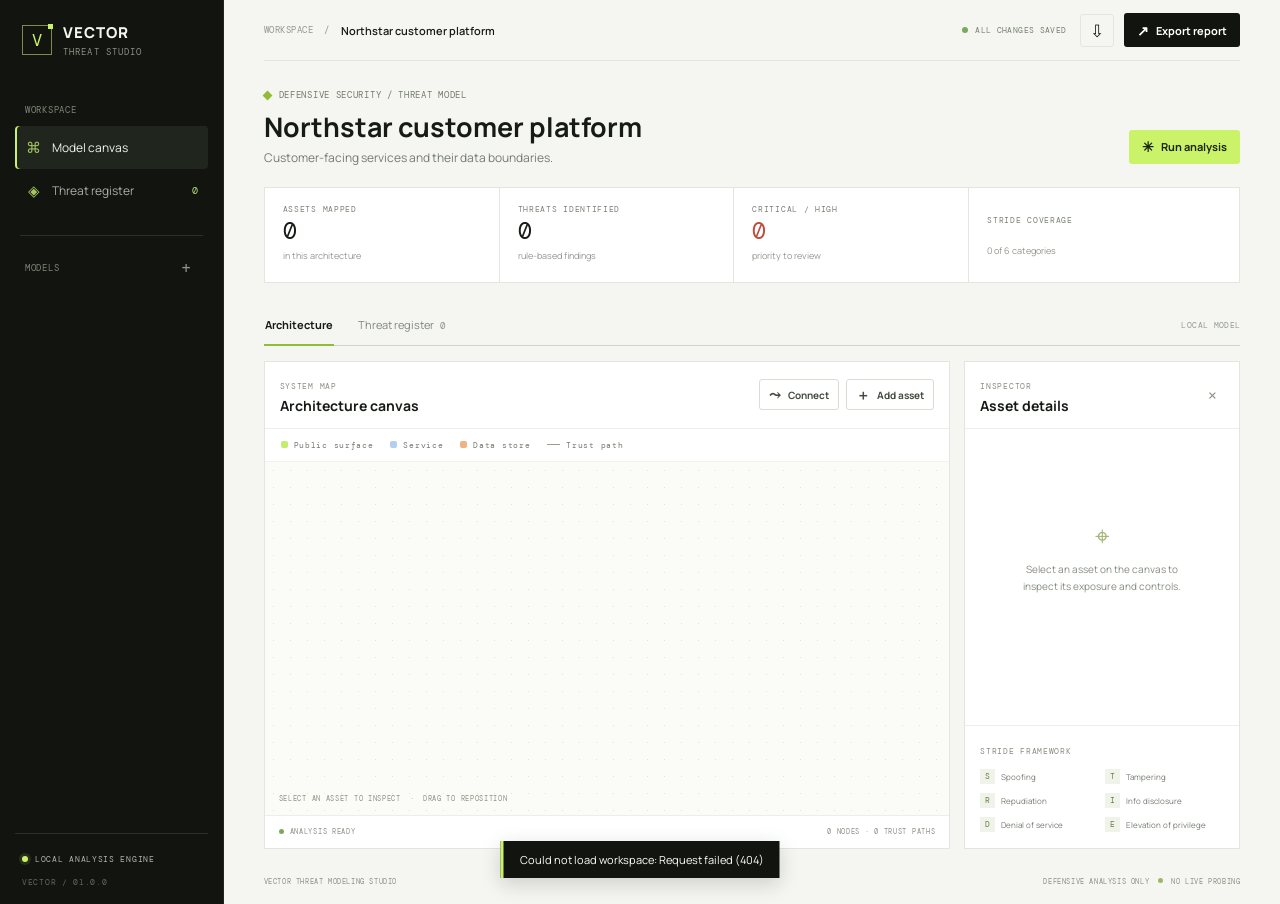
==== index.html @ 231e0771 "Support GitHub Pages deployment" ====
<!doctype html>
<html lang="en">
<head>
  <meta charset="utf-8">
  <meta name="viewport" content="width=device-width, initial-scale=1">
  <meta name="theme-color" content="#10130f">
  <title>Vector — Threat Modeling Studio</title>
  <link rel="preconnect" href="https://fonts.googleapis.com">
  <link rel="preconnect" href="https://fonts.gstatic.com" crossorigin>
  <link href="https://fonts.googleapis.com/css2?family=DM+Mono:wght@400;500&family=Manrope:wght@400;500;600;700;800&display=swap" rel="stylesheet">
  <link rel="stylesheet" href="./static/style.css">
</head>
<body>
  <div class="app-shell">
    <aside class="sidebar">
      <a class="brand" href="./" aria-label="Vector home"><span class="brand-mark">V<span></span></span><span>VECTOR<small>THREAT STUDIO</small></span></a>
      <div class="side-label">WORKSPACE</div>
      <button class="nav-item active" data-view="model"><span class="nav-icon">⌘</span>Model canvas</button>
      <button class="nav-item" data-view="threats"><span class="nav-icon">◈</span>Threat register <span class="nav-count" id="sidebar-threat-count">0</span></button>
      <div class="side-divider"></div>
      <div class="side-label side-label-row">MODELS <button class="tiny-icon" id="new-model-side" aria-label="New model" title="New model">+</button></div>
      <div id="model-list" class="model-list"></div>
      <div class="sidebar-bottom"><div class="status-line"><span class="pulse"></span>LOCAL ANALYSIS ENGINE</div><div class="version">VECTOR / 01.0.0</div></div>
    </aside>

    <main class="main-area">
      <header class="topbar">
        <div class="breadcrumb"><span>WORKSPACE</span><b>/</b><strong id="breadcrumb-name">Northstar customer platform</strong></div>
        <div class="top-actions"><span class="saved-state"><span class="saved-dot"></span><span id="save-label">ALL CHANGES SAVED</span></span><button class="icon-button" id="export-button" title="Export threat model JSON" aria-label="Export JSON">⇩</button><button class="button button-dark" id="report-button"><span>↗</span> Export report</button></div>
      </header>

      <section class="page-heading">
        <div><div class="eyebrow"><span class="eyebrow-mark"></span>DEFENSIVE SECURITY / THREAT MODEL</div><h1 id="model-title">Northstar customer platform</h1><p id="model-description">Customer-facing services and their data boundaries.</p></div>
        <button class="button button-lime" id="analyze-button"><span>✳</span> Run analysis</button>
      </section>

      <section class="stats-strip" aria-label="Model summary">
        <div class="stat"><span class="stat-label">ASSETS MAPPED</span><strong id="asset-total">0</strong><span class="stat-note">in this architecture</span></div>
        <div class="stat"><span class="stat-label">THREATS IDENTIFIED</span><strong id="threat-total">0</strong><span class="stat-note">rule-based findings</span></div>
        <div class="stat"><span class="stat-label">CRITICAL / HIGH</span><strong id="high-total" class="stat-alert">0</strong><span class="stat-note">priority to review</span></div>
        <div class="stat stat-stride"><span class="stat-label">STRIDE COVERAGE</span><div class="stride-meter" id="stride-meter"></div><span class="stat-note" id="stride-label">0 of 6 categories</span></div>
      </section>

      <nav class="view-tabs"><button class="view-tab selected" data-view="model">Architecture</button><button class="view-tab" data-view="threats">Threat register <span id="tab-threat-count">0</span></button><span class="tab-spacer"></span><span class="last-updated" id="last-updated">LOCAL MODEL</span></nav>

      <section class="workspace-grid" id="architecture-view">
        <div class="canvas-panel">
          <div class="panel-heading"><div><span class="panel-kicker">SYSTEM MAP</span><h2>Architecture canvas</h2></div><div class="canvas-actions"><button class="button button-outline" id="connect-mode" title="Choose two assets to connect"><span>⤳</span> Connect</button><button class="button button-outline" id="add-asset"><span>＋</span> Add asset</button></div></div>
          <div class="canvas-legend"><span><i class="legend-dot public"></i>Public surface</span><span><i class="legend-dot service"></i>Service</span><span><i class="legend-dot data"></i>Data store</span><span><i class="legend-line"></i>Trust path</span></div>
          <div class="graph-wrap" id="graph-wrap"><svg id="graph-svg" role="img" aria-label="System architecture diagram"></svg><div class="empty-canvas" id="empty-canvas" hidden><span>＋</span><strong>Start with your system boundary</strong><p>Add an asset to begin mapping attack surfaces.</p><button class="button button-dark" id="empty-add">Add first asset</button></div><div class="graph-hint" id="graph-hint">SELECT AN ASSET TO INSPECT <span>·</span> DRAG TO REPOSITION</div></div>
          <div class="canvas-footer"><span><i class="live-dot"></i> ANALYSIS READY</span><span id="asset-count-footer">0 NODES · 0 TRUST PATHS</span></div>
        </div>
        <aside class="inspector-panel" id="inspector-panel">
          <div class="panel-heading inspector-heading"><div><span class="panel-kicker">INSPECTOR</span><h2>Asset details</h2></div><button class="tiny-icon close-inspector" id="clear-selection" aria-label="Clear selection">×</button></div>
          <div id="inspector-content" class="inspector-content"><div class="inspector-empty"><span class="crosshair">⌖</span><p>Select an asset on the canvas to inspect its exposure and controls.</p></div></div>
          <div class="stride-key"><span class="panel-kicker">STRIDE FRAMEWORK</span><div class="stride-list"><span><b>S</b> Spoofing</span><span><b>T</b> Tampering</span><span><b>R</b> Repudiation</span><span><b>I</b> Info disclosure</span><span><b>D</b> Denial of service</span><span><b>E</b> Elevation of privilege</span></div></div>
        </aside>
      </section>

      <section class="threat-view" id="threat-view" hidden>
        <div class="threat-toolbar"><div><span class="panel-kicker">FINDINGS / <span id="finding-count">0</span></span><h2>Threat register</h2></div><div class="filters"><label class="filter-label">SEVERITY<select id="severity-filter"><option value="all">All levels</option><option>Critical</option><option>High</option><option>Medium</option><option>Low</option></select></label><label class="filter-label">STRIDE<select id="category-filter"><option value="all">All categories</option><option>Spoofing</option><option>Tampering</option><option>Repudiation</option><option>Information Disclosure</option><option>Denial of Service</option><option>Elevation of Privilege</option></select></label></div></div>
        <div class="threat-table-wrap"><table class="threat-table"><thead><tr><th>THREAT / ATTACK VECTOR</th><th>ASSET</th><th>STRIDE</th><th>RISK</th><th>RECOMMENDED CONTROLS</th></tr></thead><tbody id="threat-rows"></tbody></table><div class="table-empty" id="table-empty" hidden>No findings match these filters.</div></div>
        <p class="method-note"><span>i</span> Findings are generated from architecture metadata by a local ruleset. They are prompts for review, not a penetration test or guarantee of security.</p>
      </section>
      <footer class="app-footer"><span>VECTOR THREAT MODELING STUDIO</span><span>DEFENSIVE ANALYSIS ONLY <i class="footer-dot"></i> NO LIVE PROBING</span></footer>
    </main>
  </div>

  <dialog id="asset-dialog" class="modal"><form method="dialog" id="asset-form"><div class="modal-top"><div><span class="panel-kicker">ARCHITECTURE</span><h2>Add an asset</h2></div><button class="tiny-icon modal-close" aria-label="Close">×</button></div><label class="form-label">ASSET NAME<input id="asset-name" maxlength="48" placeholder="e.g. Billing service" required></label><label class="form-label">ASSET TYPE<select id="asset-type"><option value="web">Web application</option><option value="api">API service</option><option value="auth">Identity service</option><option value="database">Database</option><option value="cloud">Cloud service</option><option value="network">Network device</option><option value="user">User account</option><option value="internet">Internet / external actor</option></select></label><div class="modal-actions"><button class="button button-outline modal-cancel">Cancel</button><button class="button button-lime" value="add">Add to canvas</button></div></form></dialog>
  <dialog id="model-dialog" class="modal"><form method="dialog" id="model-form"><div class="modal-top"><div><span class="panel-kicker">NEW WORKSPACE</span><h2>Create threat model</h2></div><button class="tiny-icon modal-close" aria-label="Close">×</button></div><label class="form-label">MODEL NAME<input id="model-name-input" maxlength="100" placeholder="e.g. Payments platform" required></label><label class="form-label">SYSTEM DESCRIPTION<textarea id="model-description-input" maxlength="500" rows="3" placeholder="What does this system do?"></textarea></label><div class="modal-actions"><button class="button button-outline modal-cancel">Cancel</button><button class="button button-lime" value="create">Create model</button></div></form></dialog>
  <div class="toast" id="toast" role="status"></div>
  <script src="./static/app.js" defer></script>
</body>
</html>
---- static/style.css ----
:root {
  color-scheme: light;
  --ink: #171b16;
  --ink-soft: #62695f;
  --ink-faint: #899086;
  --line: #e3e6dd;
  --paper: #f5f6f1;
  --white: #fff;
  --dark: #11140f;
  --dark-line: #2a3027;
  --lime: #cbf36a;
  --lime-deep: #91bd34;
  --orange: #e77c49;
  --red: #bf4d3d;
  --amber: #bd8424;
  --green: #427e60;
  --mono: "DM Mono", "Courier New", monospace;
  --sans: "Manrope", "Segoe UI", sans-serif;
}

* { box-sizing: border-box; }
body { margin: 0; background: var(--paper); color: var(--ink); font-family: var(--sans); font-size: 13px; }
button, input, select, textarea { font: inherit; }
button { color: inherit; }
button:focus-visible, input:focus-visible, select:focus-visible, textarea:focus-visible { outline: 2px solid var(--lime-deep); outline-offset: 2px; }
[hidden] { display: none !important; }
.app-shell { min-height: 100vh; display: grid; grid-template-columns: 224px minmax(0, 1fr); }

.sidebar { min-height: 100vh; background: var(--dark); color: #e9ece3; padding: 22px 15px 17px; display: flex; flex-direction: column; border-right: 1px solid #20251d; }
.brand { display: flex; align-items: center; gap: 11px; color: #f4f5ef; text-decoration: none; font-size: 15px; font-weight: 800; letter-spacing: 1px; margin: 0 7px 46px; }
.brand small { display: block; color: #899184; font: 9px var(--mono); letter-spacing: 1.1px; margin-top: 3px; }
.brand-mark { width: 30px; height: 30px; border: 1px solid #788c4d; color: var(--lime); display: grid; place-items: center; font: 17px var(--mono); position: relative; }
.brand-mark span { position: absolute; width: 5px; height: 5px; background: var(--lime); right: -2px; top: -2px; }
.side-label, .panel-kicker, .stat-label, .eyebrow, .canvas-legend, .canvas-footer, .graph-hint, .app-footer, .status-line, .version, .asset-type-label, .connection-list > span, .filter-label, .threat-table th, .form-label { font: 9px var(--mono); letter-spacing: .7px; }
.side-label { color: #7e8678; padding: 0 10px 10px; }
.nav-item { width: 100%; padding: 11px 10px; border: 0; background: transparent; color: #aab0a4; display: flex; align-items: center; gap: 10px; text-align: left; border-radius: 4px; cursor: pointer; font-size: 12px; transition: color .16s, background .16s; }
.nav-item:hover, .nav-item.active { background: #20251d; color: #f2f5eb; }
.nav-item.active { box-shadow: inset 2px 0 var(--lime); }
.nav-icon { font-size: 15px; color: #a6c760; width: 17px; text-align: center; }
.nav-count { margin-left: auto; color: #b7d675; font: 10px var(--mono); }
.side-divider { height: 1px; background: var(--dark-line); margin: 23px 5px 20px; }
.side-label-row { display: flex; align-items: center; justify-content: space-between; }
.tiny-icon { border: 0; color: #899184; background: transparent; width: 24px; height: 24px; display: grid; place-items: center; font-size: 17px; line-height: 1; cursor: pointer; border-radius: 3px; }
.tiny-icon:hover { color: var(--lime); background: #242a20; }
.model-list { display: grid; gap: 4px; }
.model-link { border: 0; background: transparent; color: #a9aea3; text-align: left; padding: 9px 8px; display: flex; gap: 9px; align-items: center; border-radius: 3px; font-size: 11px; cursor: pointer; overflow: hidden; }
.model-link span:last-child { white-space: nowrap; overflow: hidden; text-overflow: ellipsis; }
.model-link:hover, .model-link.current { background: #20251d; color: #f1f3ec; }
.model-link-mark { width: 6px; height: 6px; flex: 0 0 6px; border: 1px solid #829750; transform: rotate(45deg); }
.model-link.current .model-link-mark { background: var(--lime); border-color: var(--lime); }
.sidebar-bottom { margin-top: auto; padding: 20px 7px 0; border-top: 1px solid var(--dark-line); }
.status-line { color: #afb6a8; font-size: 8px; display: flex; align-items: center; gap: 7px; }
.pulse { height: 6px; width: 6px; background: var(--lime); border-radius: 50%; box-shadow: 0 0 0 3px #c9f36a1e; }
.version { color: #60695d; margin-top: 13px; font-size: 8px; }

.main-area { min-width: 0; padding: 0 clamp(20px, 3.1vw, 48px); display: flex; flex-direction: column; }
.topbar { height: 61px; display: flex; align-items: center; justify-content: space-between; gap: 15px; border-bottom: 1px solid var(--line); }
.breadcrumb { display: flex; align-items: center; gap: 11px; min-width: 0; font-size: 11px; }
.breadcrumb span, .breadcrumb b { color: #93998f; font: 9px var(--mono); letter-spacing: .5px; }
.breadcrumb strong { font-weight: 600; white-space: nowrap; overflow: hidden; text-overflow: ellipsis; }
.top-actions { display: flex; align-items: center; gap: 10px; flex-shrink: 0; }
.saved-state { display: flex; align-items: center; gap: 7px; color: #788071; font: 8px var(--mono); letter-spacing: .35px; margin-right: 4px; }
.saved-dot, .live-dot { display: inline-block; width: 6px; height: 6px; background: #7aa95e; border-radius: 50%; }
.saved-dot.saving { background: var(--amber); }
.icon-button { height: 33px; width: 34px; border: 1px solid var(--line); background: transparent; border-radius: 3px; cursor: pointer; font-size: 17px; }
.icon-button:hover { border-color: #a7b58d; background: #fff; }
.button { min-height: 34px; padding: 0 12px; border-radius: 3px; border: 1px solid transparent; font-weight: 700; font-size: 11px; display: inline-flex; align-items: center; justify-content: center; gap: 7px; cursor: pointer; transition: transform .15s, background .15s, border .15s; white-space: nowrap; }
.button:active { transform: translateY(1px); }
.button-dark { color: white; background: var(--dark); }
.button-dark:hover { background: #2a3125; }
.button-lime { color: #1d2511; background: var(--lime); }
.button-lime:hover { background: #b9e651; }
.button-outline { border-color: #d9ded2; background: #fff; color: #454c40; }
.button-outline:hover, .button-outline.active { border-color: #a5bf70; background: #f1f8e5; }
.button span { font-size: 14px; }

.page-heading { padding: 28px 0 21px; display: flex; justify-content: space-between; align-items: flex-end; gap: 20px; }
.eyebrow { color: #737c6b; display: flex; gap: 8px; align-items: center; font-size: 9px; }
.eyebrow-mark { width: 7px; height: 7px; background: var(--lime-deep); transform: rotate(45deg); display: inline-block; }
h1, h2, p { margin: 0; }
h1 { margin-top: 9px; font-size: clamp(21px, 2.1vw, 28px); letter-spacing: 0; line-height: 1.25; font-weight: 700; }
.page-heading p { margin-top: 5px; color: #747b70; font-size: 12px; }
.page-heading > .button { margin-bottom: 2px; }
.stats-strip { min-height: 96px; background: #fff; border: 1px solid var(--line); display: grid; grid-template-columns: 1fr 1fr 1fr 1.15fr; margin-bottom: 22px; }
.stat { padding: 16px 18px 13px; border-right: 1px solid var(--line); display: flex; flex-direction: column; align-items: flex-start; }
.stat:last-child { border-right: 0; }
.stat-label { color: #7b8375; font-size: 8px; }
.stat strong { font: 23px var(--mono); margin-top: 6px; line-height: 1; }
.stat .stat-alert { color: var(--red); }
.stat-note { color: #92988e; font-size: 9px; margin-top: 6px; }
.stat-stride { justify-content: center; }
.stride-meter { display: flex; width: 100%; gap: 4px; margin: 12px 0 0; }
.stride-meter i { height: 4px; flex: 1; background: #e8eae3; }
.stride-meter i.covered { background: var(--lime-deep); }
.stat-stride .stat-note { margin-top: 7px; }
.view-tabs { height: 41px; border-bottom: 1px solid #cfd4c9; display: flex; align-items: stretch; gap: 23px; }
.view-tab { position: relative; border: 0; background: transparent; color: #80877c; padding: 0 1px; cursor: pointer; font-size: 11px; }
.view-tab.selected { color: var(--ink); font-weight: 700; }
.view-tab.selected::after { content: ""; position: absolute; bottom: -1px; left: 0; right: 0; height: 2px; background: var(--lime-deep); }
.view-tab span { margin-left: 4px; color: #899184; font: 9px var(--mono); }
.tab-spacer { flex: 1; }
.last-updated { align-self: center; color: #959b91; font: 8px var(--mono); letter-spacing: .35px; }

.workspace-grid { display: grid; grid-template-columns: minmax(0, 1fr) 276px; gap: 14px; padding-top: 15px; animation: reveal .35s ease both; }
.canvas-panel, .inspector-panel { background: #fff; border: 1px solid var(--line); min-width: 0; }
.panel-heading { display: flex; justify-content: space-between; align-items: center; min-height: 67px; padding: 12px 15px; border-bottom: 1px solid #eceee8; gap: 12px; }
.panel-kicker { color: #889080; font-size: 8px; }
.panel-heading h2, .threat-toolbar h2, .modal h2 { font-size: 14px; font-weight: 700; margin-top: 3px; letter-spacing: 0; }
.canvas-actions { display: flex; gap: 7px; }
.canvas-actions .button { min-height: 31px; padding: 0 9px; font-size: 10px; }
.canvas-legend { display: flex; gap: 17px; align-items: center; flex-wrap: wrap; padding: 11px 16px; color: #747b70; font-size: 8px; }
.canvas-legend span { display: flex; align-items: center; gap: 6px; }
.legend-dot { display: inline-block; width: 7px; height: 7px; border-radius: 2px; background: #c5ec72; }
.legend-dot.service { background: #b3cfed; }
.legend-dot.data { background: #efb281; }
.legend-line { display: inline-block; height: 1px; width: 13px; background: #96a18b; }
.graph-wrap { position: relative; height: 355px; overflow: auto; background-color: #fbfcf8; background-image: radial-gradient(#dfe4d8 0.7px, transparent 0.7px); background-size: 17px 17px; border-top: 1px solid #f0f2ed; border-bottom: 1px solid #eceee8; }
#graph-svg { width: 100%; min-width: 690px; height: 100%; display: block; touch-action: pan-x pan-y; }
.edge-path { fill: none; stroke: #aeb7a4; stroke-width: 1.4; stroke-dasharray: 4 4; animation: dash 1.2s linear infinite; }
.arrow-head { fill: #909b85; }
.graph-node { cursor: grab; outline: none; }
.graph-node:active { cursor: grabbing; }
.node-plate { fill: #fff; stroke: #dfe4d9; stroke-width: 1; transition: stroke .16s, filter .16s; filter: drop-shadow(0 2px 3px #1a22100a); }
.graph-node:hover .node-plate, .graph-node.selected .node-plate { stroke: #8bab50; stroke-width: 1.5; filter: drop-shadow(0 3px 7px #1a22101c); }
.graph-node.connect-source .node-plate { stroke: #d99058; stroke-width: 2; }
.node-icon { font: 14px var(--mono); fill: #536c2a; }
.graph-node.internet .node-icon, .graph-node.user .node-icon { fill: #a85a35; }
.graph-node.database .node-icon { fill: #b3703b; }
.node-name { font: 600 9px var(--sans); fill: #272e24; }
.node-type { font: 7px var(--mono); letter-spacing: .3px; fill: #899184; }
.node-risk-dot { fill: #d8734c; stroke: white; stroke-width: 1.5; }
.node-ok-dot { fill: #8bbf55; stroke: white; stroke-width: 1.5; }
.empty-canvas { position: absolute; inset: 0; display: flex; align-items: center; justify-content: center; flex-direction: column; pointer-events: none; text-align: center; }
.empty-canvas > span { pointer-events: none; width: 37px; height: 37px; display: grid; place-items: center; background: var(--lime); font-size: 21px; margin-bottom: 13px; }
.empty-canvas strong { font-size: 13px; }
.empty-canvas p { color: #7b8277; font-size: 11px; margin: 6px 0 14px; }
.empty-canvas .button { pointer-events: auto; }
.graph-hint { position: absolute; left: 14px; bottom: 12px; color: #8c9485; font-size: 7px; pointer-events: none; }
.graph-hint span { color: var(--lime-deep); margin: 0 4px; }
.canvas-footer { height: 32px; padding: 0 14px; color: #8b9286; font-size: 7px; display: flex; justify-content: space-between; align-items: center; }
.canvas-footer span:first-child { display: flex; gap: 6px; align-items: center; }
.live-dot { width: 5px; height: 5px; }
.inspector-panel { display: flex; flex-direction: column; }
.inspector-heading { min-height: 67px; }
.close-inspector { font-size: 18px; }
.inspector-content { padding: 15px; min-height: 265px; }
.inspector-empty { min-height: 230px; display: flex; flex-direction: column; justify-content: center; align-items: center; text-align: center; padding: 20px; color: #858d80; }
.crosshair { font-size: 26px; line-height: 1; color: #9eb273; margin-bottom: 13px; }
.inspector-empty p { max-width: 180px; font-size: 10px; line-height: 1.7; }
.asset-profile { display: flex; align-items: center; gap: 10px; padding-bottom: 13px; border-bottom: 1px solid #eceee8; }
.asset-icon { width: 34px; height: 34px; flex: 0 0 34px; display: grid; place-items: center; background: #eff7de; color: #5d7f27; font: 17px var(--mono); }
.asset-icon.database, .asset-icon.internet, .asset-icon.user { background: #fbefe4; color: #a95934; }
.asset-icon.api, .asset-icon.auth, .asset-icon.network { background: #ebf1f7; color: #477099; }
.asset-name-block { display: flex; flex-direction: column; min-width: 0; gap: 3px; }
.asset-name-block strong { font-size: 11px; overflow: hidden; text-overflow: ellipsis; white-space: nowrap; }
.asset-type-label { color: #899184; font-size: 7px; }
.delete-asset { margin-left: auto; flex: 0 0 27px; width: 27px; height: 27px; border: 0; background: transparent; color: #a4aa9f; cursor: pointer; font-size: 17px; }
.delete-asset:hover { color: var(--red); background: #fbefec; }
.inspector-metrics { display: grid; grid-template-columns: 1fr 1fr; padding: 13px 0; border-bottom: 1px solid #eceee8; }
.inspector-metrics div { display: flex; flex-direction: column; gap: 5px; }
.inspector-metrics div + div { padding-left: 13px; border-left: 1px solid #eceee8; }
.inspector-metrics span { color: #858d80; font: 8px var(--mono); }
.inspector-metrics b { font: 18px var(--mono); }
.inspector-metrics b.risk-value { color: var(--red); }
.inspector-section { padding-top: 15px; }
.exposure-status { margin-top: 9px; padding: 8px; display: flex; align-items: center; gap: 7px; font-size: 9px; }
.exposure-status i { width: 6px; height: 6px; border-radius: 50%; background: #6d9a52; }
.exposure-status.exposed { color: #a24d37; background: #fcf1eb; }
.exposure-status.exposed i { background: #d16b4a; }
.exposure-status.internal { color: #527752; background: #f0f6ea; }
.connection-list { display: grid; grid-template-columns: 1fr; gap: 4px; margin-top: 10px; }
.connection-list > span { color: #969c91; font-size: 7px; margin-top: 5px; }
.connection-list p { color: #535b4f; font-size: 9px; line-height: 1.5; }
.mini-threat-list { margin-top: 7px; display: grid; }
.mini-threat { display: flex; align-items: center; gap: 7px; text-align: left; border: 0; border-top: 1px solid #eff0eb; background: white; padding: 8px 1px; cursor: pointer; font-size: 9px; }
.mini-threat:hover { color: #577c2e; }
.mini-threat span:nth-child(2) { flex: 1; }
.mini-threat b { font: 9px var(--mono); color: #7b8277; }
.severity-dot { width: 6px; height: 6px; border-radius: 50%; background: #bf8427; }
.severity-dot.critical, .severity-dot.high { background: #cf6249; }
.severity-dot.low { background: #75a456; }
.no-findings { color: #92998f; font-size: 9px; margin-top: 9px; }
.stride-key { margin-top: auto; border-top: 1px solid #eceee8; padding: 14px 15px 16px; }
.stride-list { margin-top: 11px; display: grid; grid-template-columns: 1fr 1fr; gap: 9px 5px; color: #737b70; font-size: 8px; }
.stride-list b { font: 8px var(--mono); width: 15px; height: 15px; display: inline-grid; place-items: center; background: #f0f3e9; color: #697e45; margin-right: 4px; }

.threat-view { padding-top: 20px; animation: reveal .35s ease both; }
.threat-toolbar { display: flex; align-items: flex-end; justify-content: space-between; gap: 15px; margin-bottom: 13px; }
.threat-toolbar h2 { font-size: 17px; margin-top: 5px; }
.filters { display: flex; gap: 9px; }
.filter-label { color: #838b7c; display: grid; gap: 5px; font-size: 7px; }
.filter-label select { min-width: 130px; height: 31px; border: 1px solid #dce0d7; background: white; border-radius: 3px; padding: 0 24px 0 9px; color: #394033; font: 10px var(--sans); }
.threat-table-wrap { background: white; border: 1px solid var(--line); overflow-x: auto; }
.threat-table { border-collapse: collapse; width: 100%; min-width: 860px; }
.threat-table th { text-align: left; color: #828a7d; background: #fafbf8; padding: 12px; border-bottom: 1px solid var(--line); font-size: 8px; font-weight: 400; }
.threat-table td { padding: 12px; border-bottom: 1px solid #edf0e9; vertical-align: top; font-size: 10px; }
.threat-table tbody tr:last-child td { border-bottom: 0; }
.threat-table tbody tr:hover { background: #fcfdf9; }
.threat-title-cell { display: grid; gap: 5px; min-width: 175px; }
.threat-title-cell strong { font-size: 10px; }
.threat-title-cell span { color: #858d81; font-size: 9px; line-height: 1.5; }
.asset-link { padding: 0; border: 0; background: transparent; font-size: 10px; cursor: pointer; text-align: left; }
.asset-link:hover { color: #628337; text-decoration: underline; }
.stride-tag { display: inline-flex; align-items: center; gap: 5px; white-space: nowrap; color: #6d7569; font-size: 8px; }
.stride-tag b { width: 17px; height: 17px; display: grid; place-items: center; background: #f0f3e9; color: #627943; font: 8px var(--mono); }
.risk-pill { display: inline-flex; align-items: center; gap: 5px; border-radius: 2px; padding: 4px 6px; font-size: 8px; white-space: nowrap; }
.risk-pill b { font: 9px var(--mono); }
.risk-pill.critical, .risk-pill.high { color: #a64f3b; background: #fbede8; }
.risk-pill.medium { color: #966a1f; background: #faf2de; }
.risk-pill.low { color: #4e8057; background: #ecf4e9; }
.risk-equation { color: #959b91; font: 8px var(--mono); margin: 5px 0 0 2px; display: block; }
.control-list { margin: 0; padding-left: 14px; color: #60685c; font-size: 9px; line-height: 1.65; min-width: 220px; }
.control-list li::marker { color: #9aba5c; }
.table-empty { padding: 44px; text-align: center; color: #858d80; font-size: 11px; }
.method-note { padding: 12px 2px; color: #81887c; display: flex; align-items: flex-start; gap: 8px; line-height: 1.6; font-size: 9px; }
.method-note > span { display: grid; place-items: center; width: 15px; height: 15px; flex: 0 0 15px; border: 1px solid #a9b69b; color: #667a4d; font: 9px var(--mono); border-radius: 50%; }
.app-footer { margin-top: auto; padding: 28px 0 18px; display: flex; justify-content: space-between; gap: 10px; color: #8b9285; font-size: 7px; letter-spacing: .6px; }
.footer-dot { display: inline-block; width: 5px; height: 5px; border-radius: 50%; background: #9bb95f; margin: 0 4px; vertical-align: 1px; }

.modal { width: min(420px, calc(100vw - 30px)); padding: 22px; border: 1px solid #dce0d6; background: #fff; color: var(--ink); box-shadow: 0 24px 70px #12170f38; }
.modal::backdrop { background: #13181080; backdrop-filter: blur(3px); }
.modal form { display: grid; gap: 16px; }
.modal-top { display: flex; justify-content: space-between; align-items: flex-start; margin-bottom: 2px; }
.modal-top h2 { font-size: 18px; margin-top: 5px; }
.modal .modal-close { color: #81897c; font-size: 21px; }
.form-label { display: grid; gap: 7px; color: #747d6f; font-size: 8px; }
.form-label input, .form-label select, .form-label textarea { width: 100%; border: 1px solid #dce1d6; border-radius: 3px; background: #fcfdf9; padding: 10px; color: var(--ink); font: 11px var(--sans); resize: vertical; }
.form-label input::placeholder, .form-label textarea::placeholder { color: #abb0a6; }
.modal-actions { display: flex; justify-content: flex-end; gap: 8px; margin-top: 3px; }
.toast { position: fixed; bottom: 22px; left: 50%; z-index: 10; transform: translate(-50%, 12px); opacity: 0; pointer-events: none; background: var(--dark); color: white; border-left: 3px solid var(--lime); padding: 11px 16px; font-size: 11px; box-shadow: 0 6px 20px #11140f2b; transition: transform .2s, opacity .2s; }
.toast.visible { opacity: 1; transform: translate(-50%, 0); }
@keyframes dash { to { stroke-dashoffset: -16; } }
@keyframes reveal { from { opacity: 0; transform: translateY(5px); } to { opacity: 1; transform: translateY(0); } }

@media (max-width: 1050px) {
  .app-shell { grid-template-columns: 194px minmax(0, 1fr); }
  .main-area { padding: 0 22px; }
  .workspace-grid { grid-template-columns: minmax(0, 1fr) 246px; gap: 10px; }
  .stat { padding-left: 12px; padding-right: 12px; }
  .canvas-legend { gap: 10px; }
}
@media (max-width: 800px) {
  .app-shell { display: block; }
  .sidebar { min-height: 0; height: auto; padding: 10px 15px; display: grid; grid-template-columns: auto 1fr auto; gap: 8px 18px; align-items: center; }
  .brand { margin: 0; font-size: 13px; }
  .brand-mark { width: 27px; height: 27px; }
  .sidebar > .side-label, .sidebar > .nav-item, .sidebar > .side-divider, .sidebar > .model-list, .sidebar-bottom { display: none; }
  .sidebar > .side-label-row { display: flex; padding: 0; justify-self: end; }
  .main-area { padding: 0 20px; }
  .workspace-grid { grid-template-columns: minmax(0, 1fr); }
  .inspector-panel { min-height: 0; }
  .inspector-content { min-height: 0; }
  .inspector-empty { min-height: 125px; }
  .stride-key { margin-top: 0; }
  .stats-strip { grid-template-columns: repeat(4, 1fr); }
  .stat { padding: 13px 9px; }
  .stat-label { font-size: 7px; }
  .stat strong { font-size: 20px; }
}
@media (max-width: 540px) {
  .sidebar { grid-template-columns: auto 1fr; }
  .sidebar > .side-label-row { justify-self: end; }
  .main-area { padding: 0 13px; }
  .topbar { height: 52px; }
  .breadcrumb { gap: 6px; font-size: 9px; }
  .breadcrumb span, .breadcrumb b { font-size: 7px; }
  .top-actions { gap: 5px; }
  .saved-state { display: none; }
  .top-actions .button { padding: 0 8px; font-size: 9px; }
  .icon-button { width: 30px; height: 31px; }
  .page-heading { padding: 22px 0 16px; align-items: flex-start; }
  .page-heading > .button { align-self: flex-end; min-height: 31px; padding: 0 8px; font-size: 9px; }
  .eyebrow { font-size: 7px; }
  h1 { font-size: 20px; max-width: 270px; overflow-wrap: anywhere; }
  .page-heading p { max-width: 270px; line-height: 1.5; font-size: 10px; }
  .stats-strip { grid-template-columns: 1fr 1fr; margin-bottom: 15px; }
  .stat { min-height: 78px; border-bottom: 1px solid var(--line); padding: 11px; }
  .stat:nth-child(2) { border-right: 0; }
  .stat:nth-child(n + 3) { border-bottom: 0; }
  .stat-stride { min-height: 78px; }
  .view-tabs { gap: 15px; height: 39px; }
  .view-tab { font-size: 10px; }
  .last-updated { font-size: 7px; }
  .panel-heading { min-height: 61px; padding: 10px; }
  .panel-heading h2 { font-size: 12px; }
  .canvas-actions { gap: 4px; }
  .canvas-actions .button { min-height: 29px; padding: 0 7px; font-size: 9px; }
  .canvas-legend { padding: 9px 10px; gap: 10px; font-size: 7px; }
  .graph-wrap { height: 310px; }
  #graph-svg { min-width: 690px; }
  .threat-toolbar { align-items: flex-start; flex-direction: column; }
  .filters { width: 100%; }
  .filter-label { flex: 1; }
  .filter-label select { min-width: 0; width: 100%; }
  .app-footer { padding-top: 22px; font-size: 6px; }
}
@media print {
  body { background: white; }
  .sidebar, .topbar, .page-heading, .stats-strip, .view-tabs, #architecture-view, .app-footer, .threat-toolbar .filters { display: none !important; }
  .app-shell { display: block; }
  .main-area { padding: 0; }
  .threat-view { display: block !important; padding: 0; }
  .threat-toolbar { margin-bottom: 10px; }
  .threat-table-wrap { overflow: visible; }
  .threat-table { min-width: 0; font-size: 8px; }
  .threat-table th, .threat-table td { padding: 6px; }
  .method-note { border-top: 1px solid #ddd; }
}
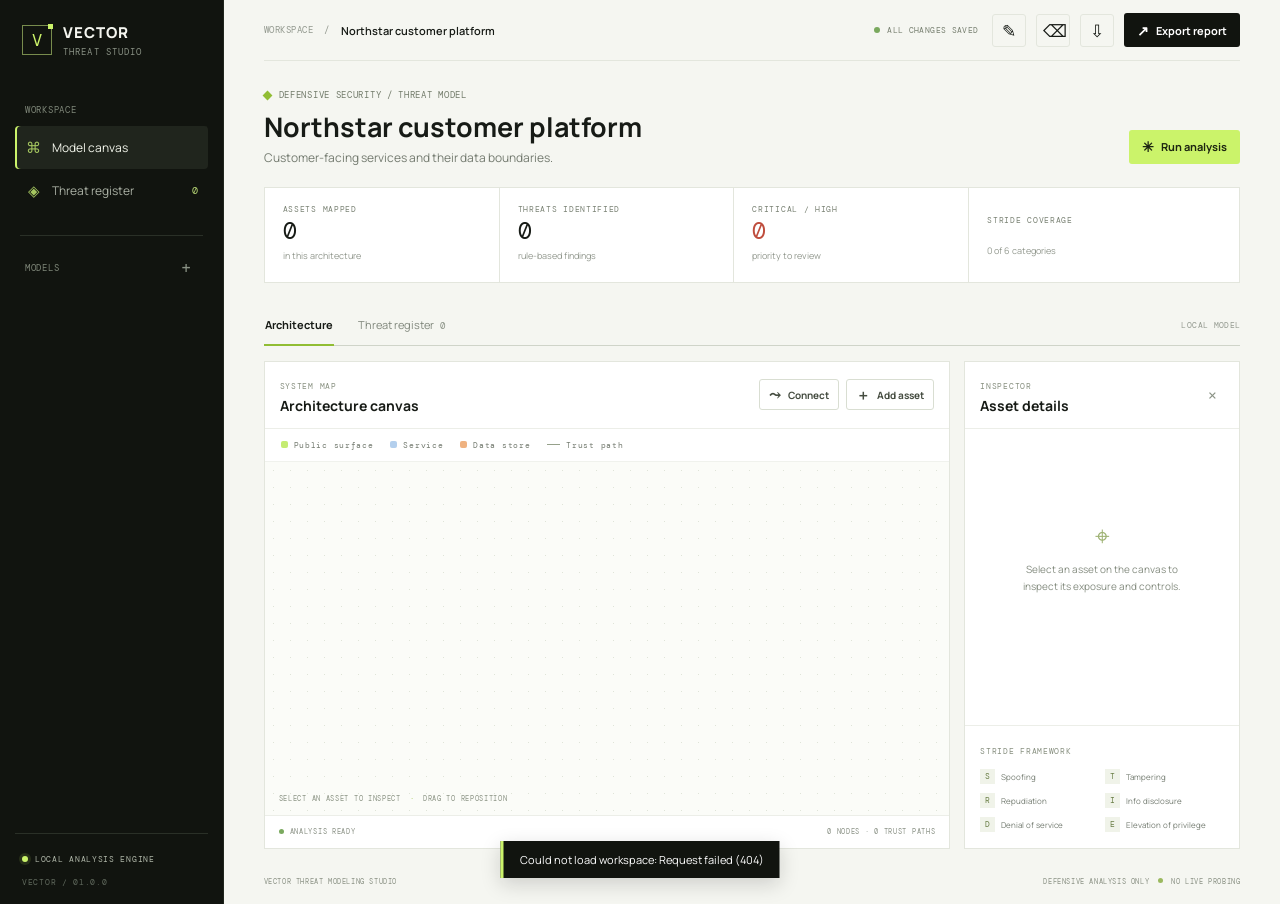
==== commit 8b167c62: "Complete threat model management workflows" ====
--- a/index.html
+++ b/index.html
@@ -26,7 +26,7 @@
     <main class="main-area">
       <header class="topbar">
         <div class="breadcrumb"><span>WORKSPACE</span><b>/</b><strong id="breadcrumb-name">Northstar customer platform</strong></div>
-        <div class="top-actions"><span class="saved-state"><span class="saved-dot"></span><span id="save-label">ALL CHANGES SAVED</span></span><button class="icon-button" id="export-button" title="Export threat model JSON" aria-label="Export JSON">⇩</button><button class="button button-dark" id="report-button"><span>↗</span> Export report</button></div>
+        <div class="top-actions"><span class="saved-state"><span class="saved-dot"></span><span id="save-label">ALL CHANGES SAVED</span></span><button class="icon-button" id="model-edit-button" title="Edit model details" aria-label="Edit model details">✎</button><button class="icon-button" id="model-delete-button" title="Delete model" aria-label="Delete model">⌫</button><button class="icon-button" id="export-button" title="Export threat model JSON" aria-label="Export JSON">⇩</button><button class="button button-dark" id="report-button"><span>↗</span> Export report</button></div>
       </header>
 
       <section class="page-heading">
@@ -67,7 +67,7 @@
   </div>
 
   <dialog id="asset-dialog" class="modal"><form method="dialog" id="asset-form"><div class="modal-top"><div><span class="panel-kicker">ARCHITECTURE</span><h2>Add an asset</h2></div><button class="tiny-icon modal-close" aria-label="Close">×</button></div><label class="form-label">ASSET NAME<input id="asset-name" maxlength="48" placeholder="e.g. Billing service" required></label><label class="form-label">ASSET TYPE<select id="asset-type"><option value="web">Web application</option><option value="api">API service</option><option value="auth">Identity service</option><option value="database">Database</option><option value="cloud">Cloud service</option><option value="network">Network device</option><option value="user">User account</option><option value="internet">Internet / external actor</option></select></label><div class="modal-actions"><button class="button button-outline modal-cancel">Cancel</button><button class="button button-lime" value="add">Add to canvas</button></div></form></dialog>
-  <dialog id="model-dialog" class="modal"><form method="dialog" id="model-form"><div class="modal-top"><div><span class="panel-kicker">NEW WORKSPACE</span><h2>Create threat model</h2></div><button class="tiny-icon modal-close" aria-label="Close">×</button></div><label class="form-label">MODEL NAME<input id="model-name-input" maxlength="100" placeholder="e.g. Payments platform" required></label><label class="form-label">SYSTEM DESCRIPTION<textarea id="model-description-input" maxlength="500" rows="3" placeholder="What does this system do?"></textarea></label><div class="modal-actions"><button class="button button-outline modal-cancel">Cancel</button><button class="button button-lime" value="create">Create model</button></div></form></dialog>
+  <dialog id="model-dialog" class="modal"><form method="dialog" id="model-form"><div class="modal-top"><div><span class="panel-kicker">WORKSPACE</span><h2 id="model-dialog-title">Create threat model</h2></div><button class="tiny-icon modal-close" aria-label="Close">×</button></div><label class="form-label">MODEL NAME<input id="model-name-input" maxlength="100" placeholder="e.g. Payments platform" required></label><label class="form-label">SYSTEM DESCRIPTION<textarea id="model-description-input" maxlength="500" rows="3" placeholder="What does this system do?"></textarea></label><div class="modal-actions"><button class="button button-outline modal-cancel">Cancel</button><button class="button button-lime" id="model-form-submit" value="save">Create model</button></div></form></dialog>
   <div class="toast" id="toast" role="status"></div>
   <script src="./static/app.js" defer></script>
 </body>
--- a/static/style.css
+++ b/static/style.css
@@ -64,6 +64,7 @@
 .saved-dot.saving { background: var(--amber); }
 .icon-button { height: 33px; width: 34px; border: 1px solid var(--line); background: transparent; border-radius: 3px; cursor: pointer; font-size: 17px; }
 .icon-button:hover { border-color: #a7b58d; background: #fff; }
+.icon-button:disabled { opacity: .4; cursor: not-allowed; }
 .button { min-height: 34px; padding: 0 12px; border-radius: 3px; border: 1px solid transparent; font-weight: 700; font-size: 11px; display: inline-flex; align-items: center; justify-content: center; gap: 7px; cursor: pointer; transition: transform .15s, background .15s, border .15s; white-space: nowrap; }
 .button:active { transform: translateY(1px); }
 .button-dark { color: white; background: var(--dark); }
@@ -246,6 +247,8 @@
   .brand-mark { width: 27px; height: 27px; }
   .sidebar > .side-label, .sidebar > .nav-item, .sidebar > .side-divider, .sidebar > .model-list, .sidebar-bottom { display: none; }
   .sidebar > .side-label-row { display: flex; padding: 0; justify-self: end; }
+  .sidebar > .model-list { display: flex; grid-column: 1 / -1; max-width: 100%; overflow-x: auto; }
+  .model-list .model-link { flex: 0 0 160px; min-width: 0; }
   .main-area { padding: 0 20px; }
   .workspace-grid { grid-template-columns: minmax(0, 1fr); }
   .inspector-panel { min-height: 0; }
